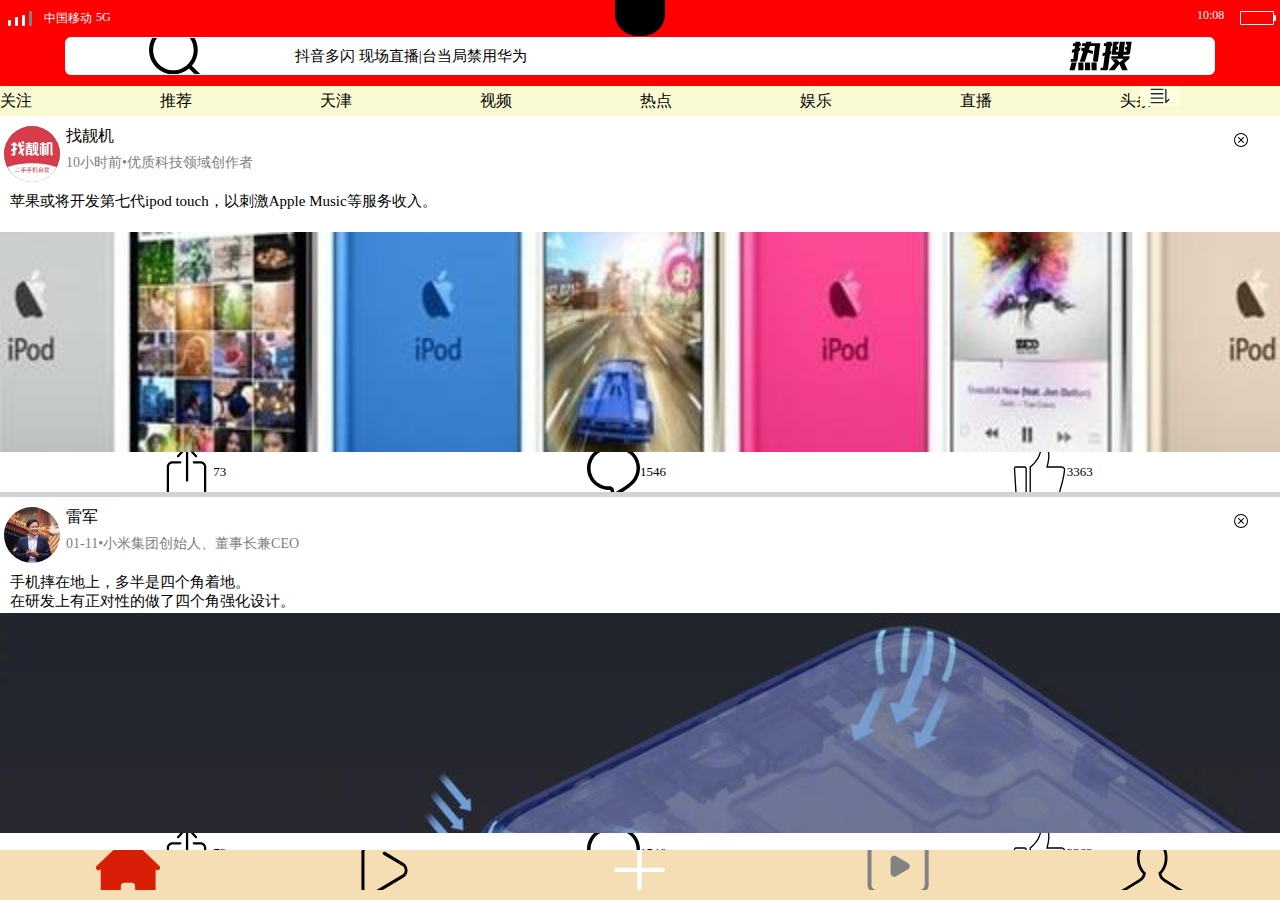
==== WHY02/zuoye1/index/index.html @ 4a73c7f1 "bbb" ====
<!DOCTYPE html>
<html lang="en">
<head>
    <meta charset="UTF-8">
    <title>Title</title>
    <meta name="viewport" content="width=device-width, initial-scale=1.0, maximum-scale=1.0, user-scalable=0">
    <link href="../css/container.css" rel="stylesheet">
    <link href="../css/conmmen.css" rel="stylesheet">
    <link href="../css/search.css" rel="stylesheet">
    <link href="../css/singal.css" rel="stylesheet">
    <link href="../css/title.css" rel="stylesheet">
    <link href="../css/main.css" rel="stylesheet">
    <link href="../css/menus.css" rel="stylesheet">

</head>
<body>
    <div id="container">
        <div id="signal">

            <div id="signal_left" class="">

                <div id="signal_area" class="">
                    <div class="signal-ok "></div>
                    <div class="signal-ok"></div>
                    <div class="signal-ok"></div>
                    <div class="signal-lose"></div>
                </div>
                <div id="operation" class="xy-center">中国移动</div>
                <div id="xg" class="xy-center">5G</div>



            </div>
            <div id="signal_center" class="xy-center">
                <div class="liuhai "></div>
            </div>

            <div id="signal_right" class=" ">
                <div class="time border">10:08</div>

                <div id="battery_area" class="">

                    <div id="battery_body">
                        <div id="battery_core"></div>
                    </div>
                    <div id="battery_header"></div>

                </div>

            </div>

        </div>

        <div class="search ">
            <div class="search-area border">
                <div class="search-1 ">
                    <div class="search-1-1 "></div>
                    <div class="search-1-2 ">抖音多闪 现场直播|台当局禁用华为</div>
                    <div class="search-1-3 "></div>

                </div>

            </div>
        </div>
        <div class="title ">
            <div class="title-area ">
                <div>关注</div>
                <div>推荐</div>
                <div>天津</div>
                <div>视频</div>
                <div>热点</div>
                <div>娱乐</div>
                <div>直播</div>
                <div style="position: relative">
                    <div id="img-123">

                    </div>头条</div>
        </div></div>

        <div class="main ">
            <div>
                <div class="chat ">

                    <div class="chat-img " style="background-image: url(../ing/微信图片_20190115205008.jpg)"></div>
                        <div class="chat-main ">

                        <div class="chat-main-up  ">

                            <div class="chat-nickname ">找靓机</div>

                            <div class="chat-time " style="background-image: url(../ing2/取消.svg)"></div>
                        </div>


                        <div class="chat-main-down ">

                            <div class="chat-content ">10小时前•优质科技领域创作者</div>

                        </div>

                    </div>


                </div>

                <div class="action ">苹果或将开发第七代ipod touch，以刺激Apple Music等服务收入。</div>

                    <div  class="img " style=" background-image: url(../ing/微信图片_20190115211159.jpg)"></div>
                <div class="chat-down ">
                    <div class="">
                        <div class="a" style="background-image: url(../ing2/转发.svg)"></div>
                        <div class=" b">73</div>
                    </div>
                    <div  class=" " >
                        <div class="a" style="background-image: url(../ing2/评论.svg)"></div>
                        <div class=" b">1546</div>
                    </div>
                    <div  class="">
                        <div class=" a" style="background-image: url(../ing2/点赞空心.svg)"></div>
                        <div class=" b">3363</div>
                    </div>

                </div>
                <div class="space "></div>

            </div>
            <div class="chat ">

                <a href="leijun.html"><div class="chat-img " style="background-image: url(../ing3/微信图片_20190115222017.jpg)" ></div></a>
                <div class="chat-main ">

                    <div class="chat-main-up  ">

                        <div class="chat-nickname ">雷军</div>

                        <div class="chat-time " style="background-image: url(../ing2/取消.svg)"></div>
                    </div>


                    <div class="chat-main-down ">

                        <div class="chat-content ">01-11•小米集团创始人、董事长兼CEO</div>

                    </div>

                </div>


            </div>
            <div class="action ">手机摔在地上，多半是四个角着地。<br>在研发上有正对性的做了四个角强化设计。</div>

            <div  class="img " style="background-image: url(../ing3/微信图片_20190115222012.jpg)"></div>
            <div class="chat-down ">
                <div class="">
                    <div class="a" style="background-image: url(../ing2/转发.svg)"></div>
                    <div class=" b">73</div>
                </div>
                <div  class=" " >
                    <div class="a" style="background-image: url(../ing2/评论.svg)"></div>
                    <div class=" b">1546</div>
                </div>
                <div  class="">
                    <div class=" a" style="background-image: url(../ing2/点赞空心.svg)"></div>
                    <div class=" b">3363</div>
                </div>

            </div>
            <div class="space "></div>
        </div>
        <div class="menus ">
            <div class="menus-area ">
                <div class="menus-up ">
                    <div ></div>
                    <div  ></div>
                    <div  ></div>
                    <div  ></div>
                    <div></div>
                </div>
                <div class="menus-down ">
                    <div style="font-size: 14px">首页</div>
                    <div style="font-size: 14px">西瓜视频</div>
                    <div style="font-size: 14px">发头条</div>
                    <div  style="font-size: 14px">小视频</div>
                   <div style="font-size: 14px"> <a style="color: black" href="wo.html">我</a></div>
                </div>
            </div>
        </div>
        <div id="play-panel">
            <div id="quxiao" class=""></div>
            <div id="caidan" class="">
                <div>我的频道</div>
                <div>点击进入频道</div>
                <div><input class="bianji" placeholder="编辑"></div>
            </div>
            <div class="liebiao ">
                <div>关注</div>
                <div>推荐</div>
                <div>天津</div>
                <div>视频</div>

            </div>
            <div class="liebiao ">
                <div>热点</div>
                <div>娱乐</div>
                <div>直播</div>
                <div>头条号</div>

            </div>
            <div class="liebiao ">
                <div>问答</div>
                <div>图片</div>
                <div>科技</div>
                <div>懂车帝</div>

            </div>
            <div class="liebiao ">
                <div>体育</div>
                <div>财经</div>
                <div>军事</div>
                <div>国际</div>

            </div>
            <div class="liebiao ">
                <div>健康</div>
                <div>房产</div>
                <div>新时代</div>
                <div>国风</div>

            </div>
            <div class="liebiao ">
                <div>小视频</div>
                <div>指点</div>
                <div>NBA</div>
                <div>LPL</div>

            </div>

        </div>

    </div>

</body>
</html>
<script src="../js/jquery.js"></script>
<script>

    $(function(){
        $("#img-123").click(() => {
            $("#play-panel").css('top' , '0%');
        });


        $("#quxiao").click(() => {
            $("#play-panel").css('top' , '100%');
        });


        $("#call-left").click( () => {
            $("#main-left").toggleClass("main-left-end");
            $("#container").toggleClass("container-end");
        });
    })

</script>
<script>

    $(function(){

        $("#title_right").click(function(){
            $("#title_menu").toggle(400);
        });


        $("#dynamic").load("../page/chat.html");



        /*  控制底部图片*/
        $("#menus div").each(function() {
            $(this).css('background-image' , 'url('+$(this).data("normal")+')').css('background-size' , '30%');
            // console.log($(this).data("normal"));
        });

        //当点击每一个
        $(".menu").click( function() {

            //让所有按钮的背景  再次变为 normal 状态
            $(".menu").each(function(){
                $(this).css('background-image' , 'url('+$(this).data("normal")+')');
            });
            //让被点击的层切换为  press
            $(this).css('background-image' , 'url('+$(this).data("press")+')');


            $("#container").load($(this).data("url"))

        });


    })


</script>
---- WHY02/zuoye1/css/container.css ----
#container{
    height: 100%;
    width: 100%;
    position: fixed;
    display: flex;
    flex-flow: column;
    justify-content: space-between;
    background-color: #ffcdd2;


}
---- WHY02/zuoye1/css/conmmen.css ----
*{
    padding: 0;
    margin: 0;
    font-family: 微软雅黑;
}
.border{
    border: red solid 1px;
}
::-webkit-scrollbar {
    display: none;
}
a{
    color: black;
}
---- WHY02/zuoye1/css/search.css ----
.search{
    height: 50px;
    background-color: red;
    display: flex;
    justify-content: space-between;

}


#title_left {
    height: 50px;
    width: 60px;
    display: flex;
    align-items: center;
    justify-content: center;

    text-decoration: underline;



}

#title_center {
    flex: 1;
    font-size: 20px;
    display: flex;
    align-items: center;
    justify-content: center;
}

#title_right {
    height: 50px;
    width: 50px;
background-image: url(../ing/省略号.svg);
    background-repeat: no-repeat;
    background-position: center;
    background-size: 40%;

    position: relative;
}
.search-area{
    height: 50px;
    width: 100%;
    display: flex;
   justify-content: center;


}
.search-1{
    height: 38px;

    width: 90%;
    background-color: white;
    display: flex;
    flex-flow: row;
    justify-content: space-between;
    align-items: center;
    border-radius: 6px;

}
.search-1-1{
    height: 36px;
    background-image: url(../ing2/搜索.svg);
    background-repeat: no-repeat;
    background-position: center;
    background-size: 30%;

    flex: 1;

}
.search-1-2{
    height: 36px;
    flex: 3;
    font-size: 15px;
    line-height: 36px;
}
.search-1-3{
    height: 36px;
    background-image: url(../ing2/热搜.svg);
    background-repeat: no-repeat;
    background-position: center;
    background-size: 30%;

    flex: 1;
}
---- WHY02/zuoye1/css/singal.css ----
#signal {
    height: 36px;
    background-color: red;

    display: flex;
    flex-flow: row;
    justify-content: space-between;
    color: white;
    font-size: 12px;

}

#signal_left {
    flex: 1;
    height: 36px;

    display: flex;
    flex-flow: row;
    align-items: center;
}

#signal_center{
    width: 50px;
    height: 36px;

}
.liuhai{
    height: 36px;
    width: 50px;
    background-color: black;
    border-radius: 0 0 22px 22px;

}

#signal_right {
    flex: 1;
    height: 36px;

    display: flex;
    justify-content: flex-end;
    align-items: center;
}
.time{
    height: 20px;
    width: 20px;
    margin-right: -12px;
}






#signal_area {
    width: 40px;
    height: 16px;
    display: flex;
    align-items: flex-end;
    margin-left: 4px;


}

#signal_area div {

    width: 3px;

    margin-left: 4px;
    border-radius: 1px;
}
#signal_area div:nth-child(1) {
    height: 6px;
}
#signal_area div:nth-child(2) {
    height: 9px;
}
#signal_area div:nth-child(3) {
    height: 11px;
}
#signal_area div:nth-child(4) {
    height: 15px;
}

.signal-ok {
    background-color: white;
}

.signal-lose {
    background-color: grey;
}


#operation {
    height: 16px;
}
#xg {
    margin-left: 4px;
    height: 16px;
}


#battery_area {
    height: 36px;
    width: 70px;
    margin-right: 4px;

    display: flex;
    justify-content: flex-end;
    align-items: center;
}

#battery_body {
    height: 12px;
    width: 32px;
    border: white 1px solid;
    border-radius: 1px;
}

#battery_header {
    height: 6px;
    width: 2px;
    background-color: white;

    border-radius: 0 1px 1px 0;
}

#battery_core {
    height: 10px;
    width: 16px;
    background-color: red;
    margin: 1px;

    animation: charge 5s linear infinite;
}


@keyframes charge {
    0% {
        background-color: red;
        width: 1px;
    }

    20% {
        background-color: yellow;
        width: 7px;
    }

    80% {
        background-color: green;
        width : 26px;
    }
    100% {
        background-color: green;
        width : 30px;
    }
}
---- WHY02/zuoye1/css/title.css ----
.title{
    height:30px;
    background-color: lightgoldenrodyellow;
    display: flex;
}
.title-area{
    height: 30px;
    width: 100%;
    display: flex;
    flex-flow: row;
    justify-content: space-between;
}
.title-area div{
    height: 30px;
    flex: 1;
    line-height: 30px;

}
.title-area div:nth-child(8){
    position: relative;
}
#img-123{
    background-image: url(../ing/排房-加载更多.svg);
    height: 20px;
    width: 40px;
    background-repeat: no-repeat;
    background-position: center;
    background-size: contain;
    position: absolute;
    left: 20px;
    background-color:lightyellow;

}
#play-panel {
    z-index: 9999;
    height: 100%;
    width: 100%;
    position: absolute;
    top : 100%;
    background-color: white;
    transition: all .3s linear;

}
#quxiao{
    height: 20px;
    background-image: url(../ing2/取消.svg);
    background-repeat: no-repeat;
    background-size: contain;
    margin-left: 20px;
    margin-top: 10px;

}
#caidan{

    height: 30px;
    width: 100%;
    display: flex;
    justify-content: space-between;
    margin-left: 20px;

}
#caidan div:nth-child(1){
    width: 80px;
    line-height: 30px;


}
#caidan div:nth-child(2){
    width: 100px;
    font-size: 12px;
    color: lightgrey;
    line-height: 35px;



}
#caidan div:nth-child(3){
    flex: 1;
    display: flex;
}
.bianji{
    height: 23px;
    width: 40px;
    border: red 1px solid;
    color: red;
    justify-content: flex-end;
    border-radius: 15px;
    text-align: center;
    line-height: 23px;
}
.liebiao{
    height: 40px;
    display: flex;
    flex-flow: row wrap ;
    justify-content: space-around;
}
.liebiao div{
    height: 30px;
    width: 80px;

    background-color: rgba(211, 211, 211, 0.38);
    border-radius: 5px;
    line-height: 30px;
    text-align: center;

}
---- WHY02/zuoye1/css/main.css ----
.main{
    background-color: white;
    flex: 1;
    overflow: scroll;
}
.chat {

    height: 56px;

    display: flex;
    justify-content: space-between;
    align-items: center;
    flex-flow: row nowrap;
    margin-top: 10px;

    /*border-bottom: 1px solid grey;*/

}

.chat-img {
    height: 56px;
    width: 56px;
    margin-left: 4px;
    border-radius: 50%;


    background-repeat: no-repeat;
    background-size: cover;
    background-position: center;
}

.chat-main {

    flex: 1;
    height: 56px;
    margin-right: 4px;
    margin-left: 6px;

;}


.chat-main-up {

    height: 28px;

    display: flex;
    justify-content: space-between;
}

.chat-nickname {
    flex: 1;
    font-size: 16px;
}

.chat-time {
    width: 70px;
    background-repeat: no-repeat;
    background-size: 20%;
    background-position: center;


}

.chat-main-down {
    display: flex;
    justify-content: space-between;

}

.chat-content {
    flex: 1;
    color: gray;
    font-size: 14px;

}
.action{
    height: 30px;
    padding: 10px;
    font-size: 15px;

}
.img-area{
    height: 100px;
    display: flex;
}
.img{
    height: 220px;
    width: 100%;

    background-repeat: no-repeat;
    background-size: cover;
    background-position: center;



    }
.space{
    height: 5px;
    background-color: lightgrey;
}
.chat-down{
    height: 40px;
    display: flex;
    justify-content: space-between;
}
.chat-down div{
    height: 40px;
    flex: 1;
    display: flex;
    justify-content: space-between;
}
.a{
    height: 20px;
    flex: 1;
    background-repeat: no-repeat;
    background-size: 25%;
    background-position: center right;


}
.b{
    height: 30px;
    flex: 1;
    line-height: 40px;
    font-size: 13px;
}
---- WHY02/zuoye1/css/menus.css ----
.menus{
    height: 50px;

    background-color: wheat;
    display: flex;
}
.menus-area{
    height: 50px;
    width: 100%;
    display: flex;
    flex-flow: column ;
}
.menus-up{
    height: 40px;
    width: 100%;
    display: flex;
    flex-flow: row ;
    justify-content: space-between;
}
.menus-down{
    height: 40px;
    width: 100%;
    display: flex;
    flex-flow: row ;
    justify-content: space-between;

}
.menus-up div:nth-child(1){
    height: 40px;
    flex: 1;
    background-image: url(../ing/首页-选中.svg);
    background-repeat: no-repeat;
    background-position: center;
    background-size: 25%;

}
.menus-up div:nth-child(2){
    height: 40px;
    flex: 1;
    background-image: url(../ing/视频.svg);
    background-repeat: no-repeat;
    background-position: center;
    background-size: 30%;
}
.menus-up div:nth-child(3){
    height: 40px;
    flex: 1;
    background-image: url(../ing2/add.svg);
    background-repeat: no-repeat;
    background-position: center;
    background-size: 20%;
}
.menus-up div:nth-child(4){
    height: 40px;
    flex: 1;
    background-image: url(../ing/拍视频.svg);
    background-repeat: no-repeat;
    background-position: center;
    background-size: 30%;
}
.menus-up div:nth-child(5){
    height: 40px;
    flex: 1;
    background-image: url(../ing2/me.svg);
    background-repeat: no-repeat;
    background-position: center;
    background-size: 25%;
}
.menus-down div:nth-child(1){
    height: 10px;
    flex: 1;
    line-height: 38px;
    text-align: center;



}
.menus-down div:nth-child(2){
    height: 10px;
    flex: 1;
    text-align: center;
    line-height: 38px;

}
.menus-down div:nth-child(3){
    height: 10px;
    flex: 1;
    text-align: center;
    line-height: 38px;

}
.menus-down div:nth-child(4){
    height: 10px;
    flex: 1;
    text-align: center;
    line-height: 38px;

}
.menus-down div:nth-child(5){
    height: 10px;
    flex: 1;
    text-align: center;
    line-height: 38px;


}
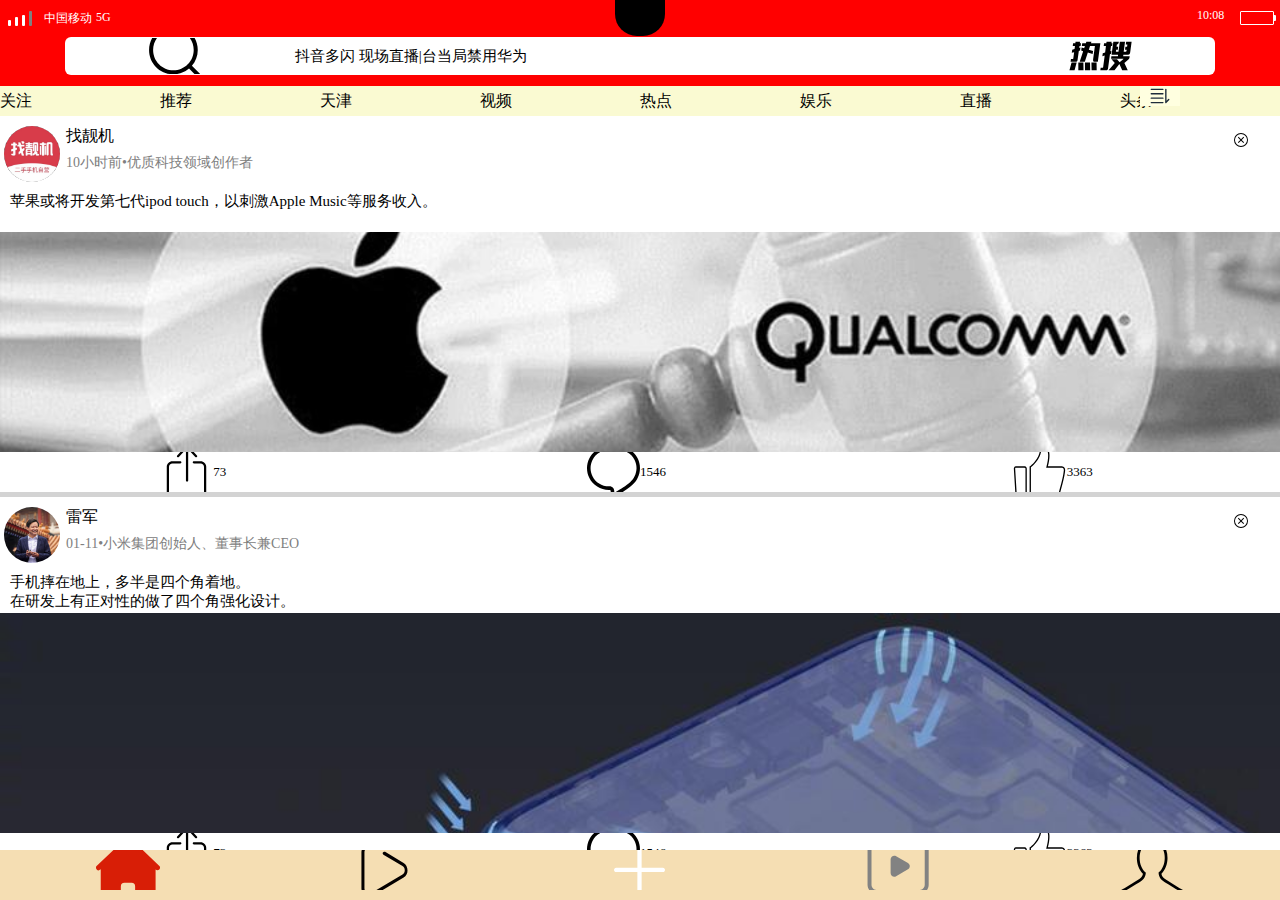
==== commit 7e4afe39: "bbb" ====
--- a/WHY02/zuoye1/index/index.html
+++ b/WHY02/zuoye1/index/index.html
@@ -105,7 +105,7 @@
 
                 <div class="action ">苹果或将开发第七代ipod touch，以刺激Apple Music等服务收入。</div>
 
-                    <div  class="img " style=" background-image: url(../ing/微信图片_20190115211159.jpg)"></div>
+                    <div  class="img " style=" background-image: url(../ing4/2.jpg)"></div>
                 <div class="chat-down ">
                     <div class="">
                         <div class="a" style="background-image: url(../ing2/转发.svg)"></div>
@@ -149,7 +149,7 @@
             </div>
             <div class="action ">手机摔在地上，多半是四个角着地。<br>在研发上有正对性的做了四个角强化设计。</div>
 
-            <div  class="img " style="background-image: url(../ing3/微信图片_20190115222012.jpg)"></div>
+            <div  class="img-1 " style="background-image: url(../ing3/微信图片_20190115222012.jpg)"></div>
             <div class="chat-down ">
                 <div class="">
                     <div class="a" style="background-image: url(../ing2/转发.svg)"></div>
@@ -262,42 +262,31 @@
     })
 
 </script>
+
+
 <script>
-
-    $(function(){
-
-        $("#title_right").click(function(){
-            $("#title_menu").toggle(400);
-        });
-
-
-        $("#dynamic").load("../page/chat.html");
-
-
-
-        /*  控制底部图片*/
-        $("#menus div").each(function() {
-            $(this).css('background-image' , 'url('+$(this).data("normal")+')').css('background-size' , '30%');
-            // console.log($(this).data("normal"));
-        });
-
-        //当点击每一个
-        $(".menu").click( function() {
-
-            //让所有按钮的背景  再次变为 normal 状态
-            $(".menu").each(function(){
-                $(this).css('background-image' , 'url('+$(this).data("normal")+')');
-            });
-            //让被点击的层切换为  press
-            $(this).css('background-image' , 'url('+$(this).data("press")+')');
-
-
-            $("#container").load($(this).data("url"))
-
-        });
-
+    let index = 2;
+
+    let task;
+
+    function loadImg() {
+        if (index === 4) index = 1;
+        $(".img").css("background-image", "url(../ing4/" + index + ".jpg)");
+        index++;
+    }
+
+    $(function(){ //当页面加载时
+
+        task = setInterval("loadImg()" , 1000); //启动定时器
+
+        $(".img").mouseover(function(){ //鼠标经过
+            window.clearInterval(task);
+        });
+
+        $(".img").mouseout(function(){ //鼠标移出
+            task = setInterval("loadImg()", 1000);
+        })
 
     })
 
-
 </script>--- a/WHY02/zuoye1/css/main.css
+++ b/WHY02/zuoye1/css/main.css
@@ -3,17 +3,15 @@
     flex: 1;
     overflow: scroll;
 }
+
 .chat {
 
     height: 56px;
-
     display: flex;
     justify-content: space-between;
     align-items: center;
     flex-flow: row nowrap;
     margin-top: 10px;
-
-    /*border-bottom: 1px solid grey;*/
 
 }
 
@@ -22,8 +20,6 @@
     width: 56px;
     margin-left: 4px;
     border-radius: 50%;
-
-
     background-repeat: no-repeat;
     background-size: cover;
     background-position: center;
@@ -42,7 +38,6 @@
 .chat-main-up {
 
     height: 28px;
-
     display: flex;
     justify-content: space-between;
 }
@@ -94,6 +89,16 @@
 
 
     }
+.img-1{
+    height: 220px;
+    width: 100%;
+    background-repeat: no-repeat;
+    background-size: cover;
+    background-position: center;
+
+
+
+}
 .space{
     height: 5px;
     background-color: lightgrey;
